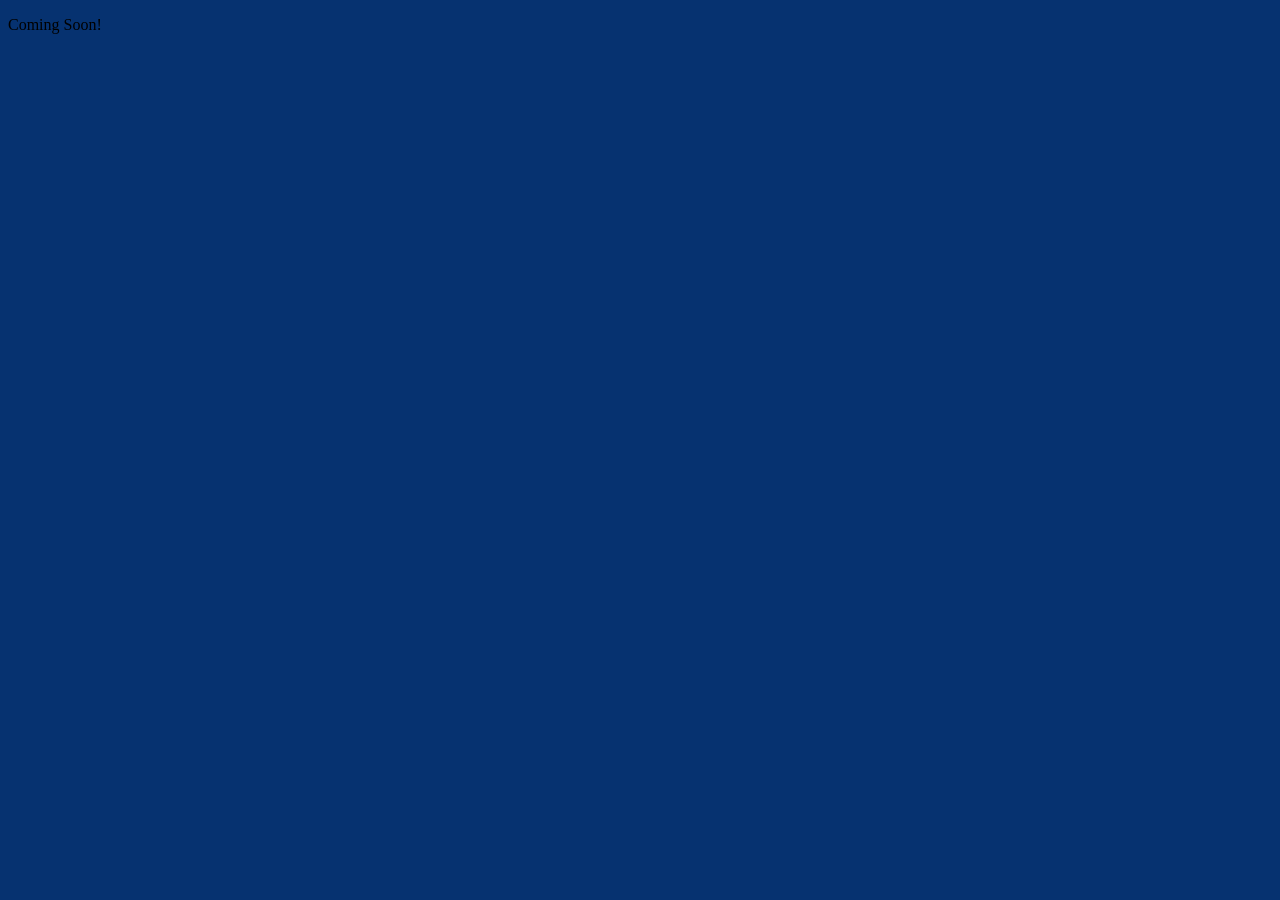
==== index.html @ 70839a20 "initial commit" ====
<!DOCTYPE html>
<html lang="en">
<head>
    <meta charset="UTF-8">
    <meta name="viewport" content="width=device-width, initial-scale=1.0">
    <title>Cannons Coffee</title>
    <link rel="stylesheet" href="CSS/styles.css">
</head>

<body>
    <header>
    </header>

    <main>
        <p>Coming Soon!</p>
    </main>

    <footer>
    </footer>
</body>
</html>
---- CSS/styles.css ----
html {
  box-sizing: border-box;
}

*,
*:before,
*:after {
  box-sizing: inherit;
}

body {
  color: black;
  background-color: #063270;
}
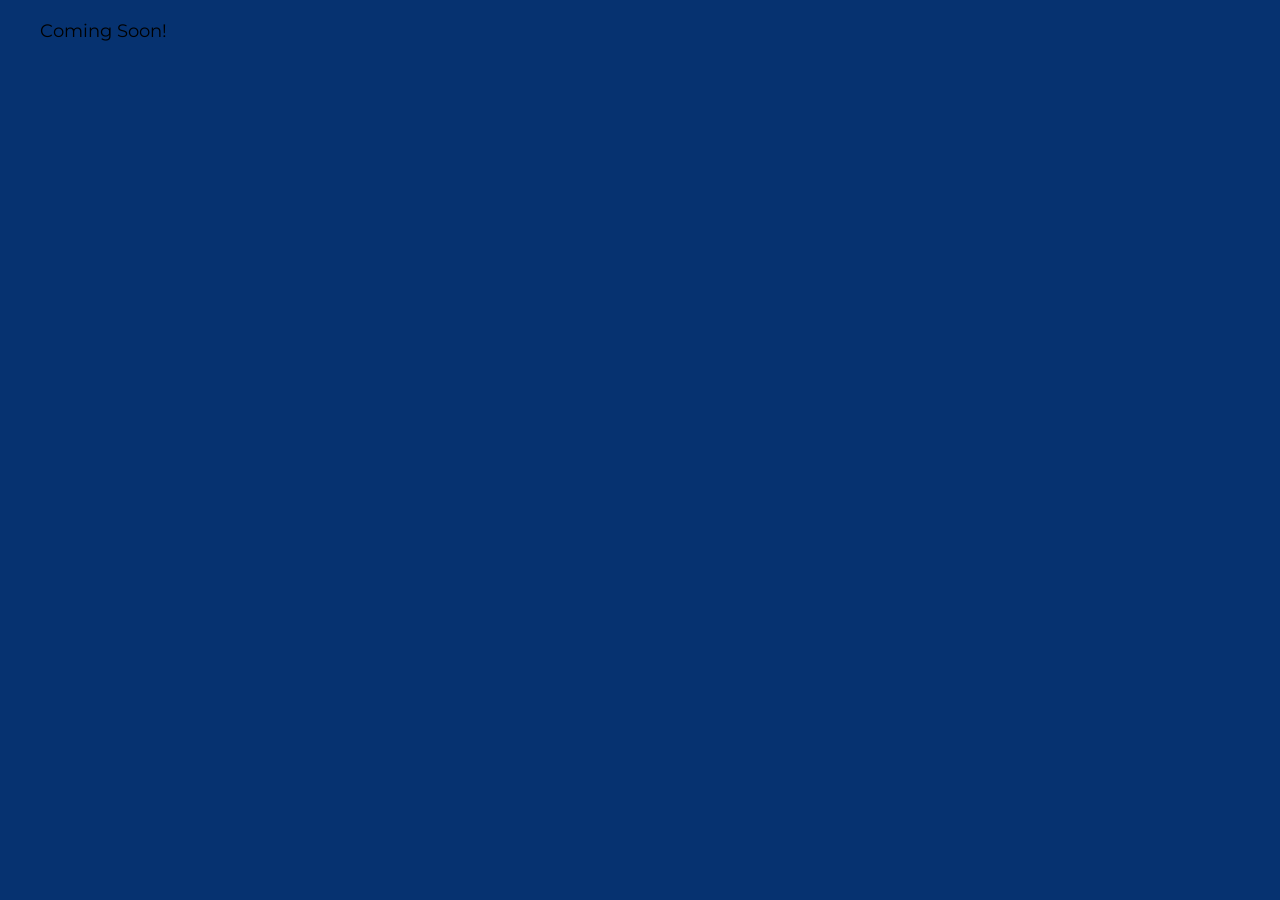
==== commit cd08381f: "set up CSS framework" ====
--- a/index.html
+++ b/index.html
@@ -8,6 +8,7 @@
 </head>
 
 <body>
+    <div class="container">
     <header>
     </header>
 
@@ -17,5 +18,6 @@
 
     <footer>
     </footer>
+    </div>
 </body>
 </html>
--- a/CSS/styles.css
+++ b/CSS/styles.css
@@ -1,3 +1,5 @@
+@import url('https://fonts.googleapis.com/css2?family=Montserrat:ital,wght@0,100..900;1,100..900&display=swap');
+
 html {
   box-sizing: border-box;
 }
@@ -8,7 +10,47 @@
   box-sizing: inherit;
 }
 
+:root {
+--black: #000000;
+--catalina: #06327d;
+--bluetiful: #2b70e4;
+--vegan: #209d5c;
+--sunglow: #ffd034;
+--white: #ffffff;
+--light-blue: #cadbf8;
+}
+
 body {
   color: black;
   background-color: #063270;
+  font-family: "Montserrat", sans-serif;
+  font-size: 1.125rem;
+  line-height: 1.5;
+  margin: 0;
 }
+
+.container {
+  max-width: 1200px;
+  margin: 0 auto;
+}
+
+h1 h2 h3 {
+  font-family: "Montserrat", sans-serif;
+  line-height: 1.1667;
+  font-weight: 300;
+}
+
+h1 {
+ font-size: 3rem;
+ text-transform: uppercase;
+ margin: 0; 
+}
+
+h2 {
+  font-size: 2.5rem;
+  text-transform: uppercase;
+}
+
+h3 {
+  font-size: 1.75rem;
+}
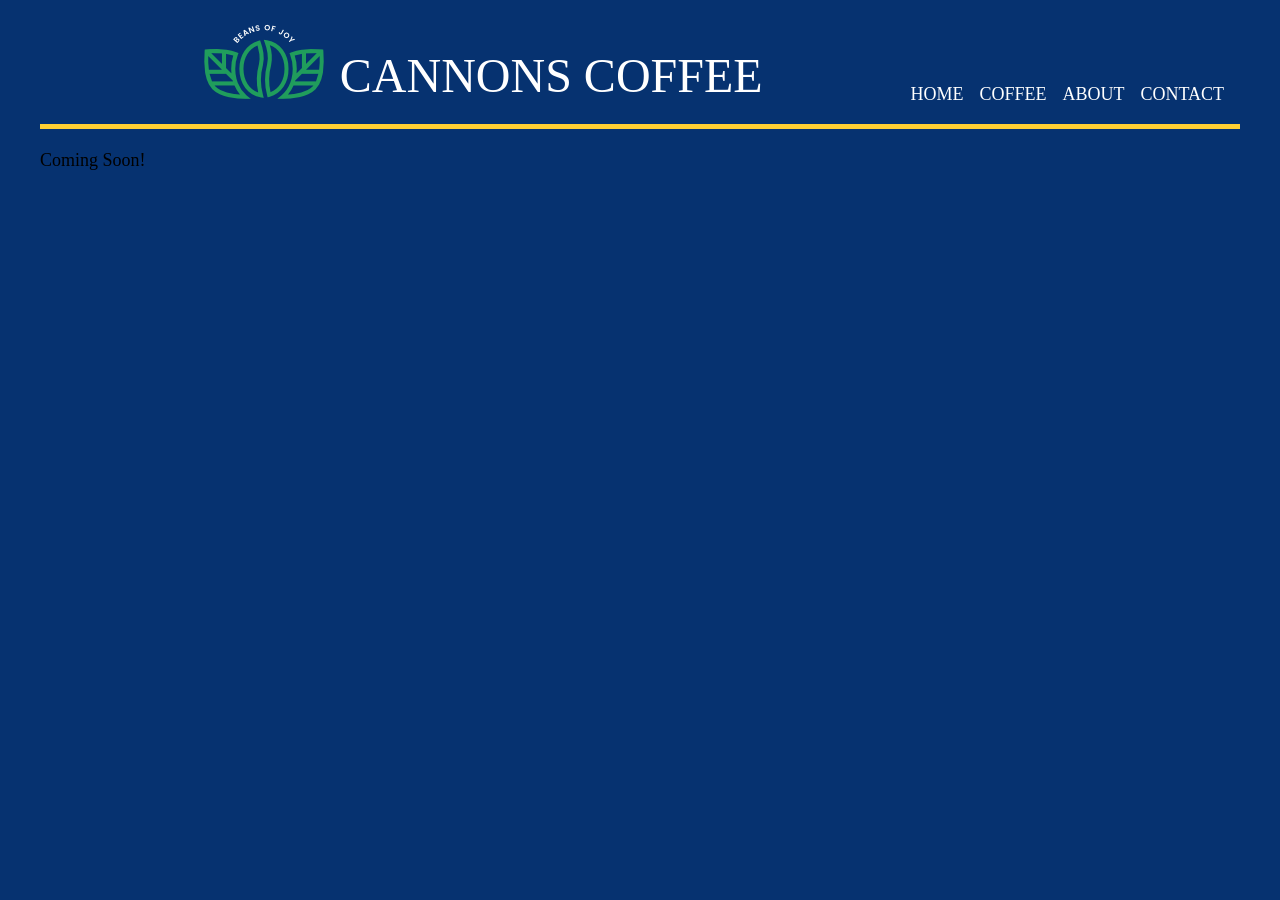
==== commit 93a165ba: "added header content" ====
--- a/index.html
+++ b/index.html
@@ -10,6 +10,17 @@
 <body>
     <div class="container">
     <header>
+        <div class="logo"> 
+            <img src="images/cc-logo.webp" alt="Cannons Coffee Logo, Beans of Joy">
+            <h1>cannons coffee</h1> </div>
+            <nav>
+                <ul>
+                    <li><a href="index.html">Home</a></li>
+                    <li><a href="latte.html">Coffee</a></li>
+                    <li><a href="https://www.lecroissant.co/" target="_blank">About</a></li>
+                    <li><a href="mailto:anjanewhipple@gmail.com" target="_blank">Contact</a></li>
+                </ul>
+            </nav>
     </header>
 
     <main>
--- a/CSS/styles.css
+++ b/CSS/styles.css
@@ -18,12 +18,13 @@
 --sunglow: #ffd034;
 --white: #ffffff;
 --light-blue: #cadbf8;
+--font1: font-family: "Montserrat", sans-serif;
 }
 
 body {
   color: black;
   background-color: #063270;
-  font-family: "Montserrat", sans-serif;
+  font-family: var(--font1);
   font-size: 1.125rem;
   line-height: 1.5;
   margin: 0;
@@ -34,8 +35,33 @@
   margin: 0 auto;
 }
 
-h1 h2 h3 {
-  font-family: "Montserrat", sans-serif;
+header {
+padding: 1rem;
+border-bottom: 5px solid var(--sunglow);
+}
+
+.logo {
+margin: 0 auto;
+text-align: center;
+}
+
+nav ul {
+display: flex;
+flex-flow: row wrap;
+justify-content: center;
+list-style-type: none;
+gap: 1rem;
+text-transform: uppercase;
+padding: 0;
+}
+
+nav a {
+  text-decoration: none;
+  color: var(--white);
+}
+
+h1, h2, h3 {
+  font-family: var(--font1);
   line-height: 1.1667;
   font-weight: 300;
 }
@@ -44,6 +70,8 @@
  font-size: 3rem;
  text-transform: uppercase;
  margin: 0; 
+ color: var(--white);
+ font-weight: normal;
 }
 
 h2 {
@@ -53,4 +81,30 @@
 
 h3 {
   font-size: 1.75rem;
+}
+
+@media (min-width: 650px) {
+header {
+  justify-content: center;
+}  
+.logo {
+    display: flex;
+    align-items: center;
+    gap: 1rem;
+}
+
+h1 {
+  padding-top: 2rem;
+}
+}
+
+@media (min-width: 1000px) {
+ header {
+  display: flex;
+  align-items: baseline;
+ }
+
+ nav ul {
+  margin: 0;
+ }
 }
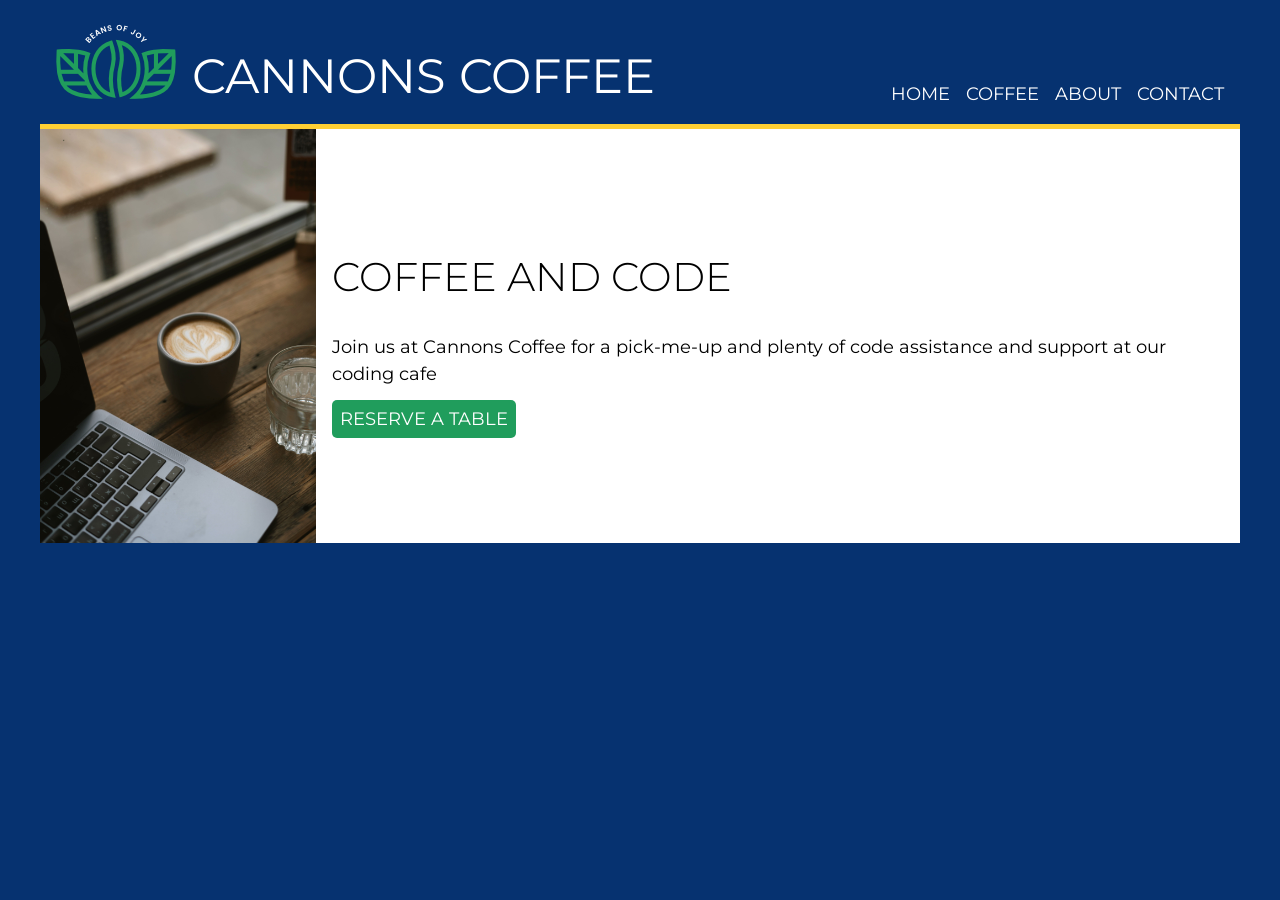
==== commit 78520c8c: "added opening section" ====
--- a/index.html
+++ b/index.html
@@ -24,7 +24,11 @@
     </header>
 
     <main>
-        <p>Coming Soon!</p>
+        <div class="hero-card"><img src="images/laptop-and-coffee.jpg" alt="laptop with a cup of coffee and a glass of water">
+            <div class="hero-text"><h2>Coffee and Code</h2>
+            <p>Join us at Cannons Coffee for a pick-me-up and plenty of code assistance and support at our coding cafe</p>
+            <p><div class="button"><a href="https://www.starbucks.com/" target="_blank">Reserve a table</a></div></p></div>
+            </div>
     </main>
 
     <footer>
--- a/CSS/styles.css
+++ b/CSS/styles.css
@@ -18,7 +18,7 @@
 --sunglow: #ffd034;
 --white: #ffffff;
 --light-blue: #cadbf8;
---font1: font-family: "Montserrat", sans-serif;
+--font1: "Montserrat", sans-serif;
 }
 
 body {
@@ -83,6 +83,28 @@
   font-size: 1.75rem;
 }
 
+.hero-card {
+  background-color: var(--white);
+  padding: 40px;
+}
+
+.hero-card img {
+ display: block;
+}
+
+a {
+  text-decoration: none;
+  text-transform: uppercase;
+  color: var(--white);
+}
+
+.button {
+  background-color: var(--vegan);
+  display: inline;
+  border-radius: 5px;
+  padding: 0.5rem;
+}
+
 @media (min-width: 650px) {
 header {
   justify-content: center;
@@ -91,6 +113,21 @@
     display: flex;
     align-items: center;
     gap: 1rem;
+}
+
+.hero-card  {
+  display: flex;
+  align-items: center;
+  padding: 0;
+}
+
+.hero-img { 
+width: 50%;
+height: 500px;
+}
+
+.hero-text {
+  padding: 1rem;
 }
 
 h1 {
@@ -102,9 +139,24 @@
  header {
   display: flex;
   align-items: baseline;
+  justify-content: space-between;
+ }
+
+ .logo {
+  margin: 0
  }
 
  nav ul {
   margin: 0;
  }
+
+ .hero-card img {
+  max-width: 23%; 
+ }
+
+ .hero-card {
+  padding: 3rem;
+  margin: 0;
+  padding: 0;
+ }
 }
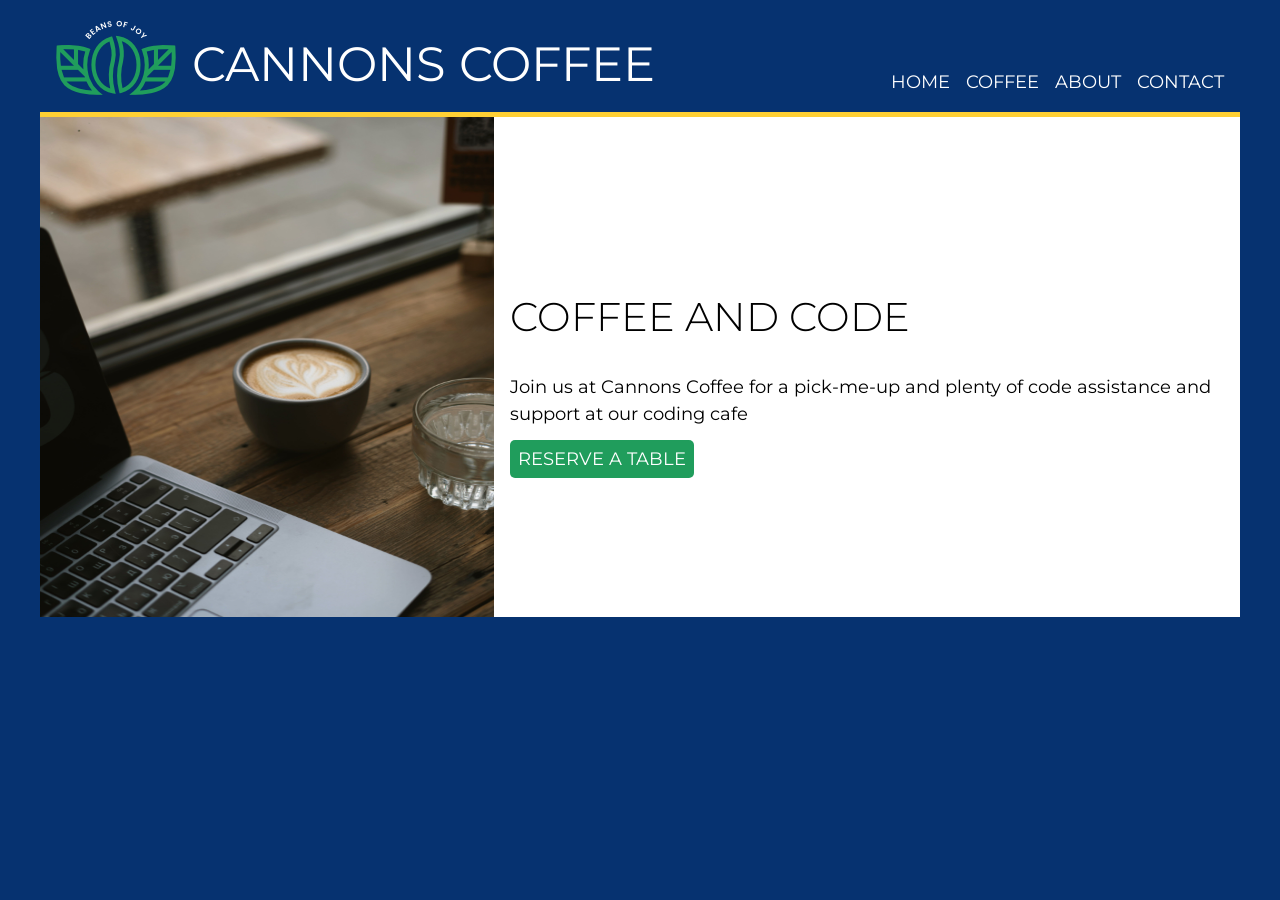
==== commit c952a8ac: "fixed css image issues" ====
--- a/index.html
+++ b/index.html
@@ -27,7 +27,7 @@
         <div class="hero-card"><img src="images/laptop-and-coffee.jpg" alt="laptop with a cup of coffee and a glass of water">
             <div class="hero-text"><h2>Coffee and Code</h2>
             <p>Join us at Cannons Coffee for a pick-me-up and plenty of code assistance and support at our coding cafe</p>
-            <p><div class="button"><a href="https://www.starbucks.com/" target="_blank">Reserve a table</a></div></p></div>
+            <div class="button"><a href="https://www.starbucks.com/" target="_blank">Reserve a table</a></div></div>
             </div>
     </main>
 
--- a/CSS/styles.css
+++ b/CSS/styles.css
@@ -28,6 +28,11 @@
   font-size: 1.125rem;
   line-height: 1.5;
   margin: 0;
+}
+
+img {
+  max-width: 100%;
+  height: auto;
 }
 
 .container {
@@ -109,10 +114,16 @@
 header {
   justify-content: center;
 }  
+
 .logo {
     display: flex;
     align-items: center;
+    justify-content: center;
     gap: 1rem;
+}
+
+h1 {
+  padding-top: 1rem;
 }
 
 .hero-card  {
@@ -121,7 +132,7 @@
   padding: 0;
 }
 
-.hero-img { 
+.hero-card img { 
 width: 50%;
 height: 500px;
 }
@@ -129,33 +140,25 @@
 .hero-text {
   padding: 1rem;
 }
-
-h1 {
-  padding-top: 2rem;
-}
 }
 
 @media (min-width: 1000px) {
  header {
   display: flex;
-  align-items: baseline;
+  align-items: flex-end;
   justify-content: space-between;
  }
 
  .logo {
-  margin: 0
+  margin: 0;
+  justify-content: flex-start;
  }
 
  nav ul {
   margin: 0;
  }
 
- .hero-card img {
-  max-width: 23%; 
- }
-
  .hero-card {
-  padding: 3rem;
   margin: 0;
   padding: 0;
  }
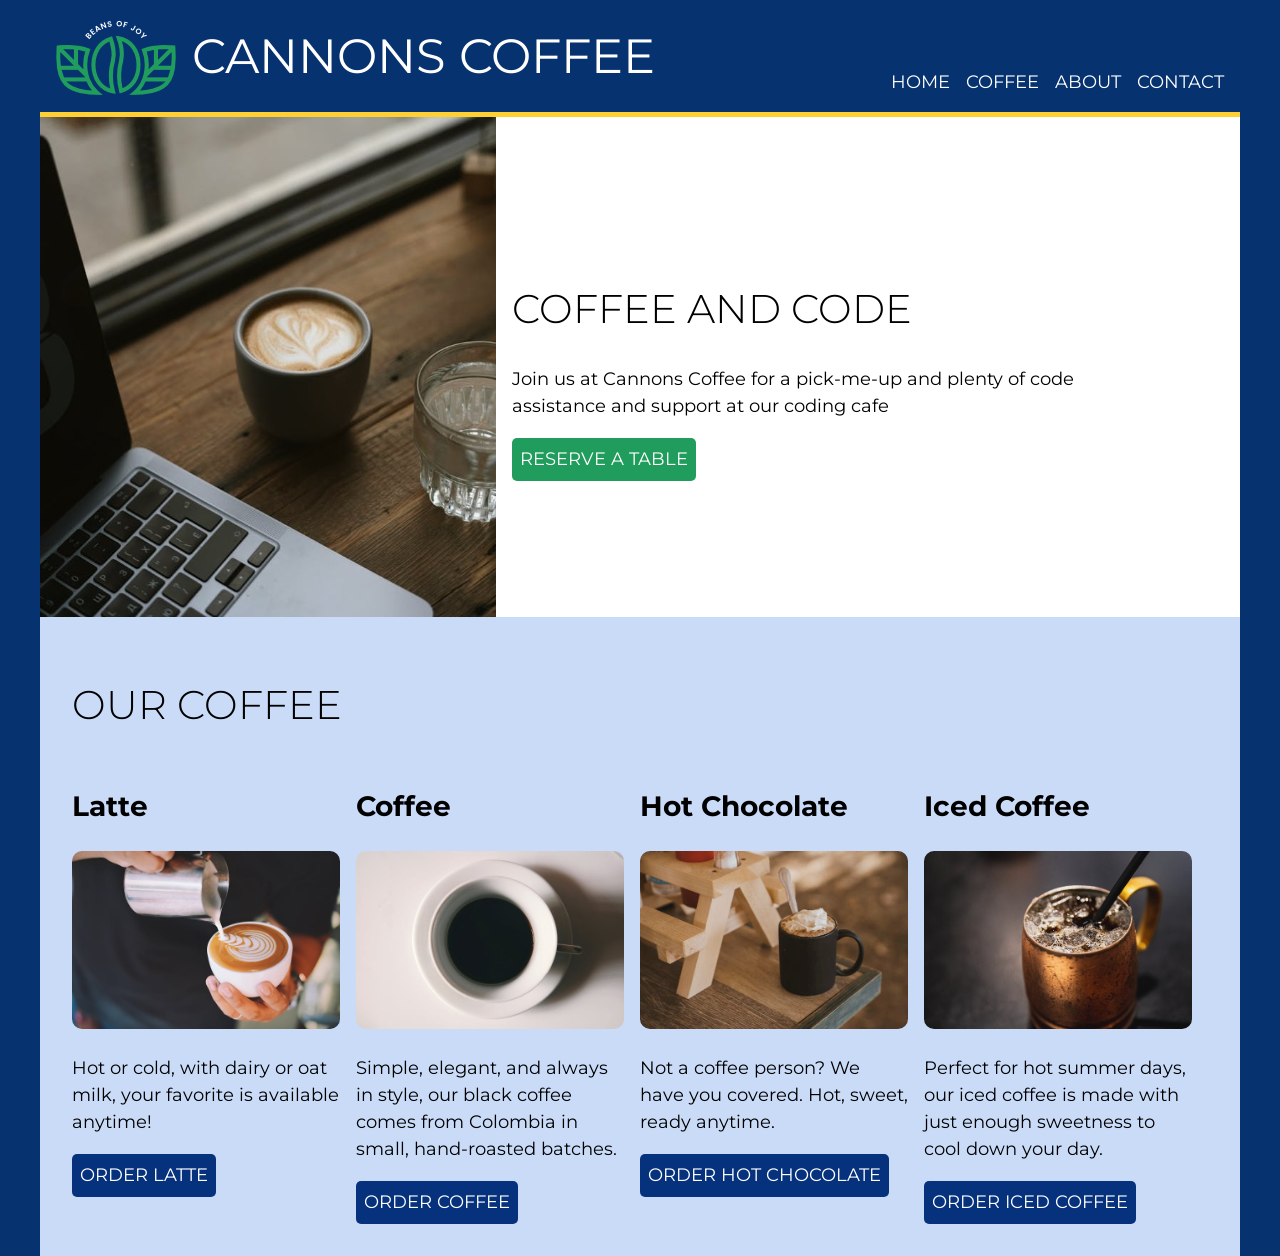
==== commit 09928d06: "added our coffee section and swapped images" ====
--- a/index.html
+++ b/index.html
@@ -11,7 +11,7 @@
     <div class="container">
     <header>
         <div class="logo"> 
-            <img src="images/cc-logo.webp" alt="Cannons Coffee Logo, Beans of Joy">
+            <img src="images/logo-nav.png" alt="Cannons Coffee Logo, Beans of Joy">
             <h1>cannons coffee</h1> </div>
             <nav>
                 <ul>
@@ -24,11 +24,44 @@
     </header>
 
     <main>
-        <div class="hero-card"><img src="images/laptop-and-coffee.jpg" alt="laptop with a cup of coffee and a glass of water">
+        <div class="hero-card"><img src="images/coffee-computer.jpg" alt="laptop with a cup of coffee and a glass of water">
             <div class="hero-text"><h2>Coffee and Code</h2>
             <p>Join us at Cannons Coffee for a pick-me-up and plenty of code assistance and support at our coding cafe</p>
             <div class="button"><a href="https://www.starbucks.com/" target="_blank">Reserve a table</a></div></div>
             </div>
+
+            <div class="card-container">
+            <h2>Our coffee</h2>
+            <div class="coffee-cards">
+            <div class="card">
+            <h3>Latte</h3>
+            <img src="images/latte.jpg" alt="Latte in a cup">
+            <p>Hot or cold, with dairy or oat milk, your favorite is available anytime!</p>
+            <div class="button"><a href="https://thewestsidecoffeecompany.com/" target="_blank">Order Latte</a></div>
+        </div>
+
+            <div class="card">
+                <h3>Coffee</h3>
+                <img src="images/coffee.jpg" alt="Coffee in a cup">
+                <p>Simple, elegant, and always in style, our black coffee comes from Colombia in small, hand-roasted batches.</p>
+                <div class="button"><a href="https://www.gfc25th.com/" target="_blank">Order Coffee</a></div>
+            </div>
+
+            <div class="card">
+                <h3>Hot Chocolate</h3>
+                <img src="images/hotchoc.jpg" alt="Hot Chocolate in a cup with whipped cream">
+                <p>Not a coffee person? We have you covered. Hot, sweet, ready anytime.</p>
+                <div class="button"><a href="https://mrchocolate.com/collections/hot-chocolate" target="_blank">Order Hot Chocolate</a></div>
+            </div>
+
+            <div class="card">
+            <h3>Iced Coffee</h3>
+            <img src="images/iced.jpg" alt="Iced coffee in a mug with a straw">
+            <p>Perfect for hot summer days, our iced coffee is made with just enough sweetness to cool down your day.</p>
+            <div class="button"><a href="https://sweetcoffeecorner.com/" target="_blank">Order Iced Coffee</a></div>
+    </div>
+        </div>
+    </div>
     </main>
 
     <footer>
--- a/CSS/styles.css
+++ b/CSS/styles.css
@@ -97,6 +97,10 @@
  display: block;
 }
 
+.hero-card .button {
+  background-color: var(--vegan);
+}
+
 a {
   text-decoration: none;
   text-transform: uppercase;
@@ -104,12 +108,34 @@
 }
 
 .button {
-  background-color: var(--vegan);
-  display: inline;
+  display: inline-block;
   border-radius: 5px;
   padding: 0.5rem;
-}
-
+  text-align: center;
+}
+
+.card-container {
+  background-color: var(--light-blue);
+  padding: 2rem;
+}
+
+.card-container h2 {
+  text-transform: uppercase;
+}
+
+.card-container .button {
+  background-color: var(--catalina);
+}
+
+.card img {
+  border-radius: 10px;
+}
+
+h3 {
+  font-weight: bold;
+}
+
+/* START OF MEDIA QUERIES */
 @media (min-width: 650px) {
 header {
   justify-content: center;
@@ -122,10 +148,6 @@
     gap: 1rem;
 }
 
-h1 {
-  padding-top: 1rem;
-}
-
 .hero-card  {
   display: flex;
   align-items: center;
@@ -133,12 +155,22 @@
 }
 
 .hero-card img { 
-width: 50%;
 height: 500px;
 }
 
 .hero-text {
   padding: 1rem;
+  width: 50%;
+}
+
+.coffee-cards {
+  display: flex;
+  flex-wrap: wrap;
+  gap: 1rem;
+}
+
+.card {
+  width: calc((100% - 2rem) / 2);
 }
 }
 
@@ -162,4 +194,8 @@
   margin: 0;
   padding: 0;
  }
+
+.card {
+  width: calc((100% - 4rem) / 4);
+}
 }
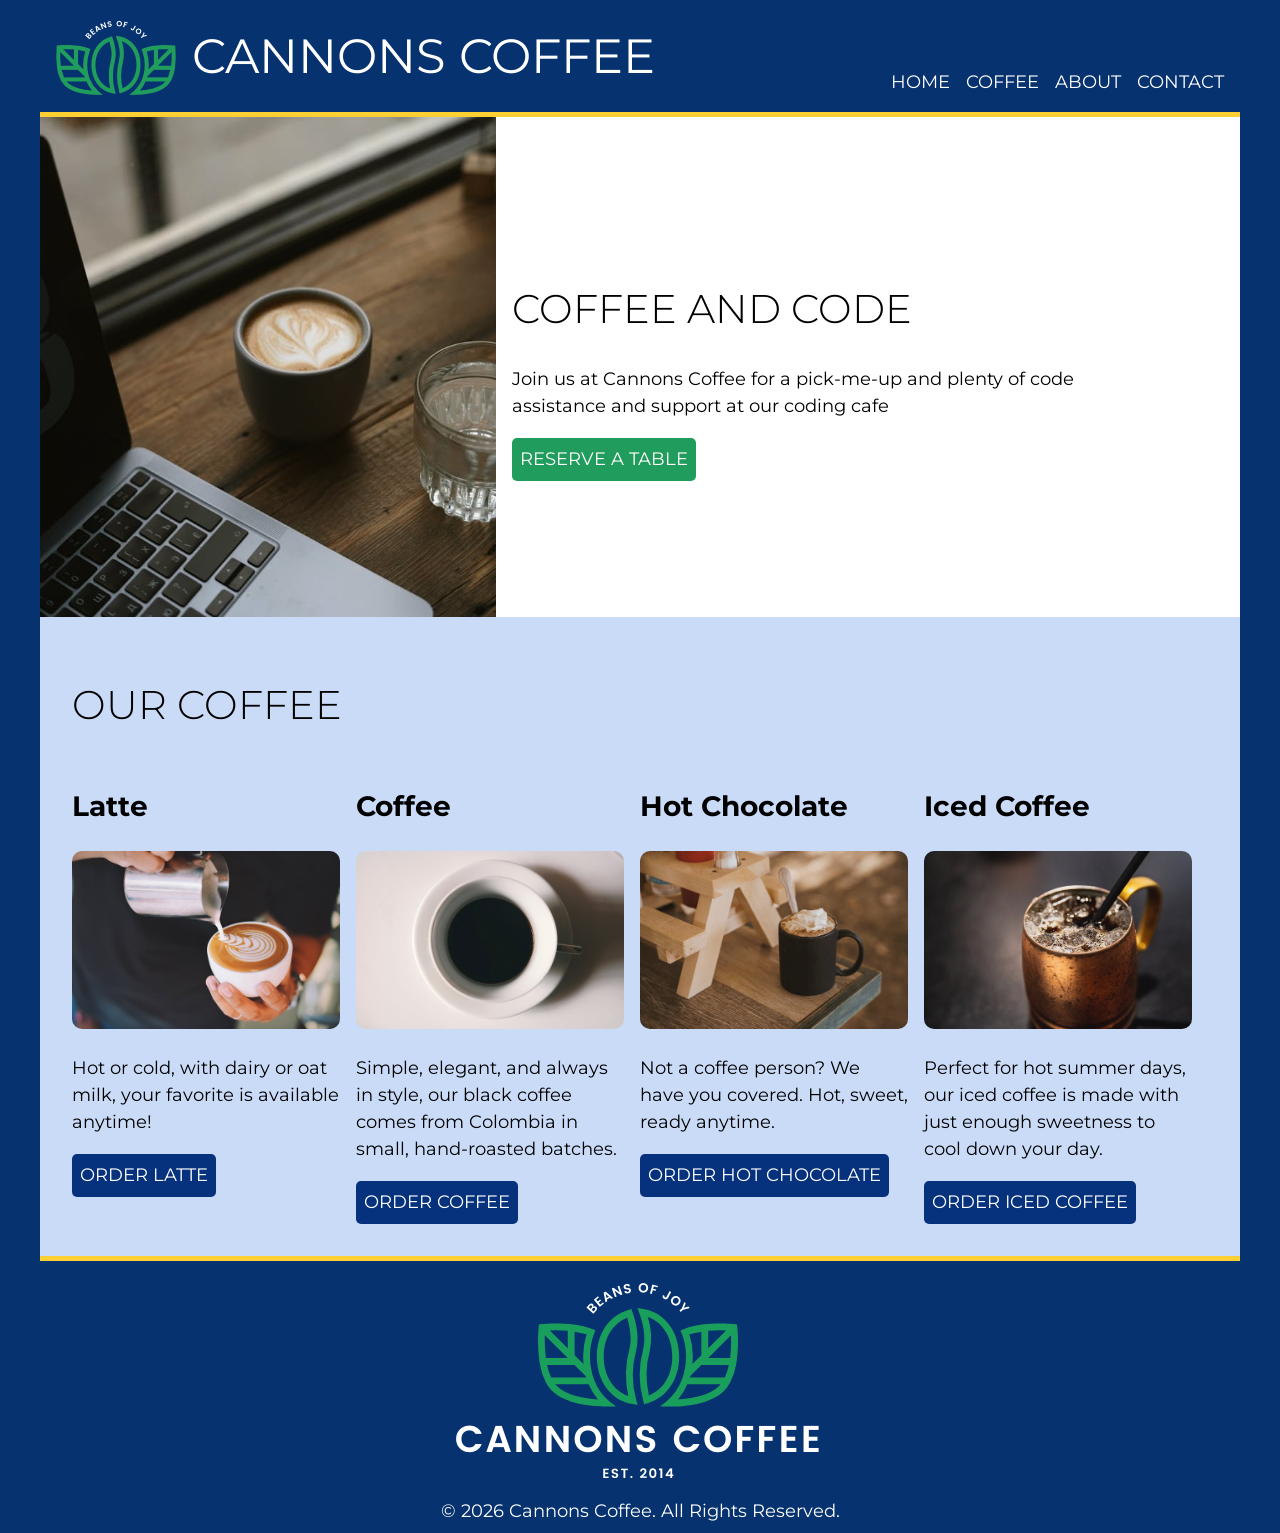
==== commit 8bf47612: "added footer" ====
--- a/index.html
+++ b/index.html
@@ -65,6 +65,8 @@
     </main>
 
     <footer>
+        <img src="images/logo-footer.png" alt=" Cannons Coffee, Beans of Joy! Est. 2014">
+        <p>&copy 2026 Cannons Coffee. All Rights Reserved.</p>
     </footer>
     </div>
 </body>
--- a/CSS/styles.css
+++ b/CSS/styles.css
@@ -135,6 +135,19 @@
   font-weight: bold;
 }
 
+footer {
+  color: var(--white);
+  text-align: center;
+  border-top: 5px solid var(--sunglow);
+  padding-top: 0.5rem;
+  padding-bottom: 0.5rem;
+
+}
+
+footer p {
+  margin: 0;
+}
+
 /* START OF MEDIA QUERIES */
 @media (min-width: 650px) {
 header {
@@ -172,6 +185,7 @@
 .card {
   width: calc((100% - 2rem) / 2);
 }
+
 }
 
 @media (min-width: 1000px) {
@@ -198,4 +212,5 @@
 .card {
   width: calc((100% - 4rem) / 4);
 }
+
 }
